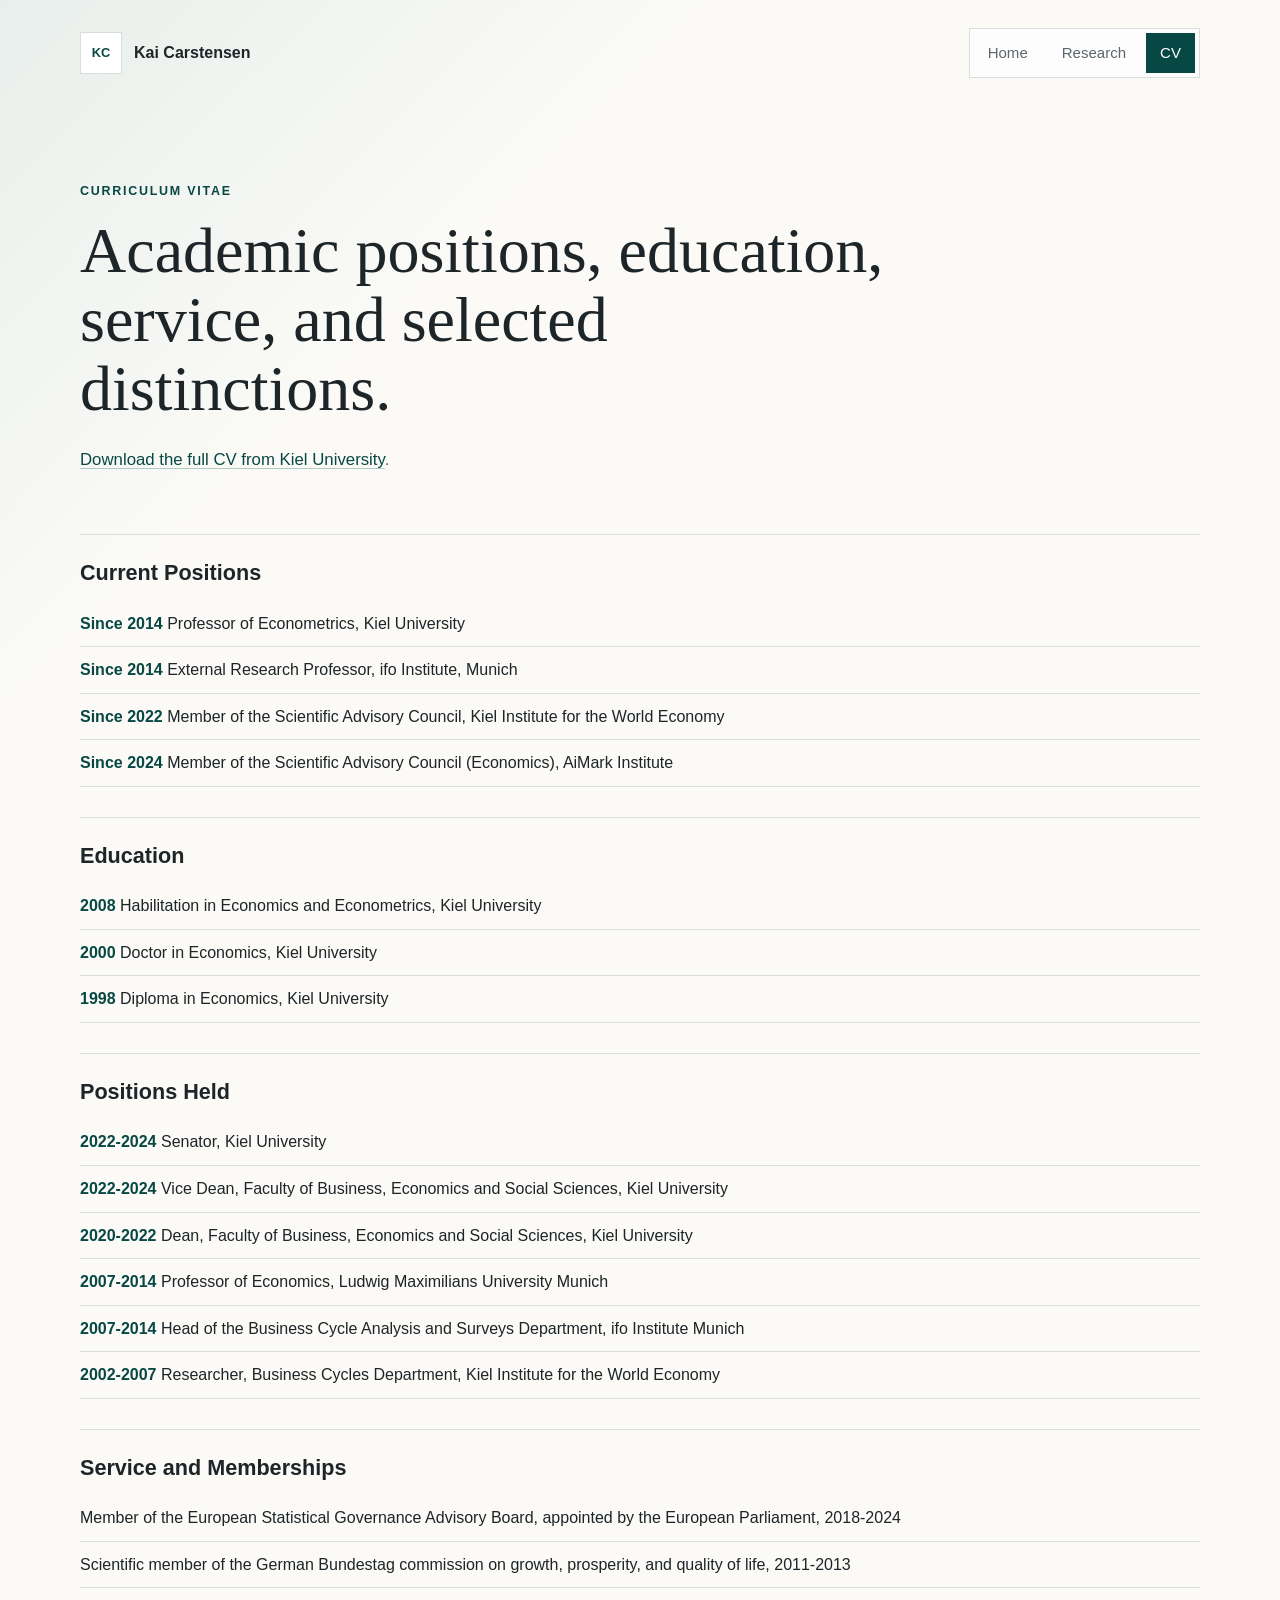
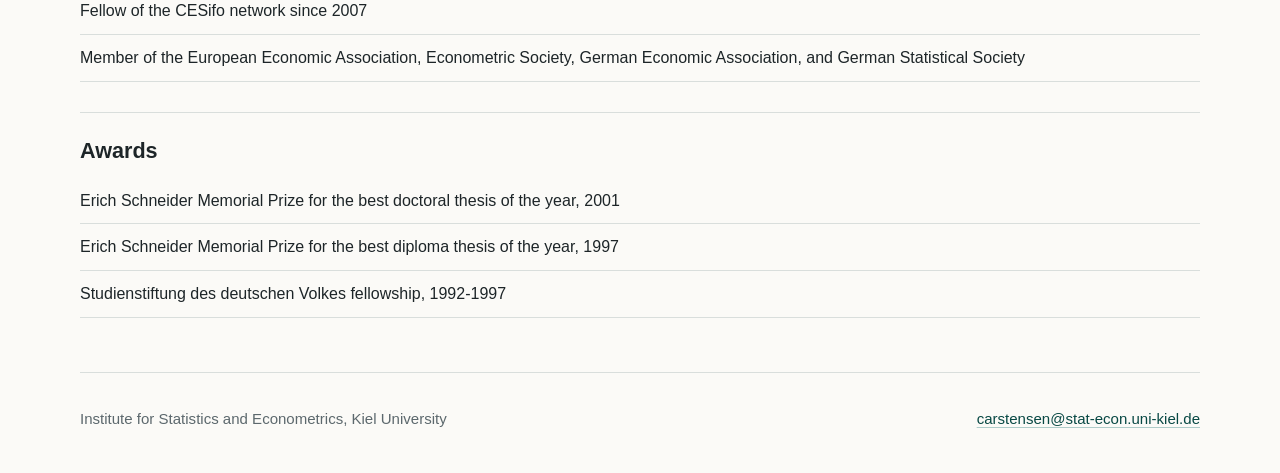
==== cv.html @ f16e0e65 "Initial commit Initial website build" ====
<!doctype html>
<html lang="en">
  <head>
    <meta charset="utf-8">
    <meta name="viewport" content="width=device-width, initial-scale=1">
    <title>CV | Kai Carstensen</title>
    <meta name="description" content="CV highlights for Prof. Dr. Kai Carstensen.">
    <link rel="stylesheet" href="assets/styles.css">
  </head>
  <body class="page-cv">
    <header class="site-header">
      <a class="brand" href="index.html" aria-label="Kai Carstensen home">
        <span class="brand-mark">KC</span>
        <span>Kai Carstensen</span>
      </a>
      <nav class="nav" aria-label="Primary navigation">
        <a href="index.html">Home</a>
        <a href="research.html">Research</a>
        <a class="active" href="cv.html">CV</a>
      </nav>
    </header>

    <main>
      <section class="page-title">
        <p class="eyebrow">Curriculum Vitae</p>
        <h1>Academic positions, education, service, and selected distinctions.</h1>
        <p class="lead compact"><a href="https://www.stat-econ.uni-kiel.de/de/mitarbeiterinnen-und-mitarbeiter/k-carstensen/Downloads_Carstensen/cv-carstensen-kai-1">Download the full CV from Kiel University</a>.</p>
      </section>

      <section class="timeline">
        <article>
          <h2>Current Positions</h2>
          <ul>
            <li><strong>Since 2014</strong> Professor of Econometrics, Kiel University</li>
            <li><strong>Since 2014</strong> External Research Professor, ifo Institute, Munich</li>
            <li><strong>Since 2022</strong> Member of the Scientific Advisory Council, Kiel Institute for the World Economy</li>
            <li><strong>Since 2024</strong> Member of the Scientific Advisory Council (Economics), AiMark Institute</li>
          </ul>
        </article>
        <article>
          <h2>Education</h2>
          <ul>
            <li><strong>2008</strong> Habilitation in Economics and Econometrics, Kiel University</li>
            <li><strong>2000</strong> Doctor in Economics, Kiel University</li>
            <li><strong>1998</strong> Diploma in Economics, Kiel University</li>
          </ul>
        </article>
        <article>
          <h2>Positions Held</h2>
          <ul>
            <li><strong>2022-2024</strong> Senator, Kiel University</li>
            <li><strong>2022-2024</strong> Vice Dean, Faculty of Business, Economics and Social Sciences, Kiel University</li>
            <li><strong>2020-2022</strong> Dean, Faculty of Business, Economics and Social Sciences, Kiel University</li>
            <li><strong>2007-2014</strong> Professor of Economics, Ludwig Maximilians University Munich</li>
            <li><strong>2007-2014</strong> Head of the Business Cycle Analysis and Surveys Department, ifo Institute Munich</li>
            <li><strong>2002-2007</strong> Researcher, Business Cycles Department, Kiel Institute for the World Economy</li>
          </ul>
        </article>
        <article>
          <h2>Service and Memberships</h2>
          <ul>
            <li>Member of the European Statistical Governance Advisory Board, appointed by the European Parliament, 2018-2024</li>
            <li>Scientific member of the German Bundestag commission on growth, prosperity, and quality of life, 2011-2013</li>
            <li>Fellow of the CESifo network since 2007</li>
            <li>Member of the European Economic Association, Econometric Society, German Economic Association, and German Statistical Society</li>
          </ul>
        </article>
        <article>
          <h2>Awards</h2>
          <ul>
            <li>Erich Schneider Memorial Prize for the best doctoral thesis of the year, 2001</li>
            <li>Erich Schneider Memorial Prize for the best diploma thesis of the year, 1997</li>
            <li>Studienstiftung des deutschen Volkes fellowship, 1992-1997</li>
          </ul>
        </article>
      </section>
    </main>

    <footer class="site-footer">
      <span>Institute for Statistics and Econometrics, Kiel University</span>
      <a href="mailto:carstensen@stat-econ.uni-kiel.de">carstensen@stat-econ.uni-kiel.de</a>
    </footer>
  </body>
</html>
---- assets/styles.css ----
:root {
  --ink: #1d2528;
  --muted: #5c686d;
  --line: #d9dedc;
  --paper: #fbfaf7;
  --soft: #eef3ef;
  --accent: #0f6b66;
  --accent-dark: #084844;
  --gold: #b28b36;
  --white: #ffffff;
  --shadow: 0 24px 70px rgba(24, 34, 35, 0.12);
}

* {
  box-sizing: border-box;
}

html {
  font-size: 16px;
}

body {
  margin: 0;
  background:
    linear-gradient(135deg, rgba(15, 107, 102, 0.08), transparent 32rem),
    var(--paper);
  color: var(--ink);
  font-family: "Inter", "Segoe UI", Arial, sans-serif;
  line-height: 1.6;
}

a {
  color: var(--accent-dark);
  text-decoration-color: rgba(15, 107, 102, 0.32);
  text-underline-offset: 0.18em;
}

a:hover {
  color: var(--accent);
}

.site-header,
.site-footer,
main {
  width: min(1120px, calc(100% - 40px));
  margin: 0 auto;
}

.site-header {
  display: flex;
  align-items: center;
  justify-content: space-between;
  padding: 28px 0;
  gap: 24px;
}

.brand {
  display: inline-flex;
  align-items: center;
  gap: 12px;
  color: var(--ink);
  font-weight: 700;
  text-decoration: none;
}

.brand-mark {
  display: grid;
  place-items: center;
  width: 42px;
  height: 42px;
  border: 1px solid var(--line);
  background: var(--white);
  color: var(--accent-dark);
  font-size: 0.8rem;
  letter-spacing: 0;
}

.nav {
  display: flex;
  align-items: center;
  gap: 6px;
  padding: 4px;
  border: 1px solid var(--line);
  background: rgba(255, 255, 255, 0.72);
}

.nav a {
  padding: 8px 14px;
  color: var(--muted);
  font-size: 0.94rem;
  text-decoration: none;
}

.nav a.active,
.nav a:hover {
  background: var(--accent-dark);
  color: var(--white);
}

.hero {
  display: grid;
  grid-template-columns: minmax(0, 1fr) 360px;
  gap: 48px;
  align-items: center;
  min-height: calc(100vh - 190px);
  padding: 72px 0 88px;
}

.hero-copy {
  max-width: 720px;
}

.eyebrow {
  margin: 0 0 14px;
  color: var(--accent-dark);
  font-size: 0.78rem;
  font-weight: 800;
  letter-spacing: 0.14em;
  text-transform: uppercase;
}

h1,
h2 {
  margin: 0;
  line-height: 1.08;
  letter-spacing: 0;
}

h1 {
  max-width: 850px;
  font-family: Georgia, "Times New Roman", serif;
  font-size: clamp(2.55rem, 6vw, 5.65rem);
  font-weight: 500;
}

h2 {
  font-size: 1.35rem;
  margin-bottom: 16px;
}

p {
  margin: 0 0 16px;
}

.lead {
  max-width: 690px;
  margin-top: 24px;
  color: var(--muted);
  font-size: 1.2rem;
}

.lead.compact {
  font-size: 1.05rem;
}

.actions {
  display: flex;
  flex-wrap: wrap;
  gap: 12px;
  margin-top: 32px;
}

.button {
  display: inline-flex;
  align-items: center;
  min-height: 44px;
  padding: 0 18px;
  border: 1px solid var(--accent-dark);
  background: var(--accent-dark);
  color: var(--white);
  font-weight: 700;
  text-decoration: none;
}

.button.secondary {
  background: transparent;
  color: var(--accent-dark);
}

.profile-panel {
  border: 1px solid var(--line);
  background: rgba(255, 255, 255, 0.82);
  box-shadow: var(--shadow);
}

.portrait {
  display: grid;
  place-items: center;
  min-height: 220px;
  background:
    linear-gradient(90deg, rgba(255,255,255,0.18) 1px, transparent 1px),
    linear-gradient(rgba(255,255,255,0.18) 1px, transparent 1px),
    linear-gradient(145deg, var(--accent-dark), var(--accent), var(--gold));
  background-size: 28px 28px, 28px 28px, auto;
  color: rgba(255, 255, 255, 0.86);
  font-family: Georgia, "Times New Roman", serif;
  font-size: 6rem;
}

.profile-panel dl {
  margin: 0;
  padding: 26px;
}

.profile-panel div + div {
  border-top: 1px solid var(--line);
  margin-top: 16px;
  padding-top: 16px;
}

dt {
  color: var(--muted);
  font-size: 0.75rem;
  font-weight: 800;
  letter-spacing: 0.12em;
  text-transform: uppercase;
}

dd {
  margin: 4px 0 0;
}

.section-grid {
  display: grid;
  grid-template-columns: repeat(2, minmax(0, 1fr));
  gap: 28px;
  padding: 28px 0;
}

.section-grid article,
.wide-section,
.timeline article {
  border-top: 1px solid var(--line);
  padding-top: 26px;
}

.wide-section {
  margin: 28px 0;
}

.wide-section p {
  max-width: 920px;
}

.page-title {
  padding: 76px 0 44px;
}

.page-title h1 {
  font-size: clamp(2.25rem, 5vw, 4.6rem);
}

.clean-list,
.timeline ul {
  margin: 0;
  padding: 0;
  list-style: none;
}

.clean-list li,
.timeline li {
  padding: 10px 0;
  border-bottom: 1px solid var(--line);
}

.paper-list {
  display: grid;
  gap: 16px;
  margin: 0;
  padding-left: 1.2rem;
}

.paper-list li::marker {
  color: var(--accent);
  font-weight: 800;
}

.timeline {
  display: grid;
  gap: 30px;
  padding-bottom: 54px;
}

.timeline strong {
  color: var(--accent-dark);
}

.site-footer {
  display: flex;
  justify-content: space-between;
  gap: 18px;
  padding: 34px 0 42px;
  border-top: 1px solid var(--line);
  color: var(--muted);
  font-size: 0.94rem;
}

@media (max-width: 820px) {
  .site-header,
  .site-footer {
    align-items: flex-start;
    flex-direction: column;
  }

  .nav {
    width: 100%;
    justify-content: space-between;
  }

  .nav a {
    flex: 1;
    text-align: center;
  }

  .hero,
  .section-grid {
    grid-template-columns: 1fr;
  }

  .hero {
    min-height: auto;
    padding: 42px 0 64px;
  }

  .profile-panel {
    max-width: 460px;
  }
}

@media (max-width: 520px) {
  .site-header,
  .site-footer,
  main {
    width: min(100% - 28px, 1120px);
  }

  .brand {
    font-size: 0.96rem;
  }

  .nav a {
    padding: 8px 9px;
    font-size: 0.86rem;
  }

  h1 {
    font-size: 2.45rem;
  }

  .lead {
    font-size: 1.05rem;
  }
}
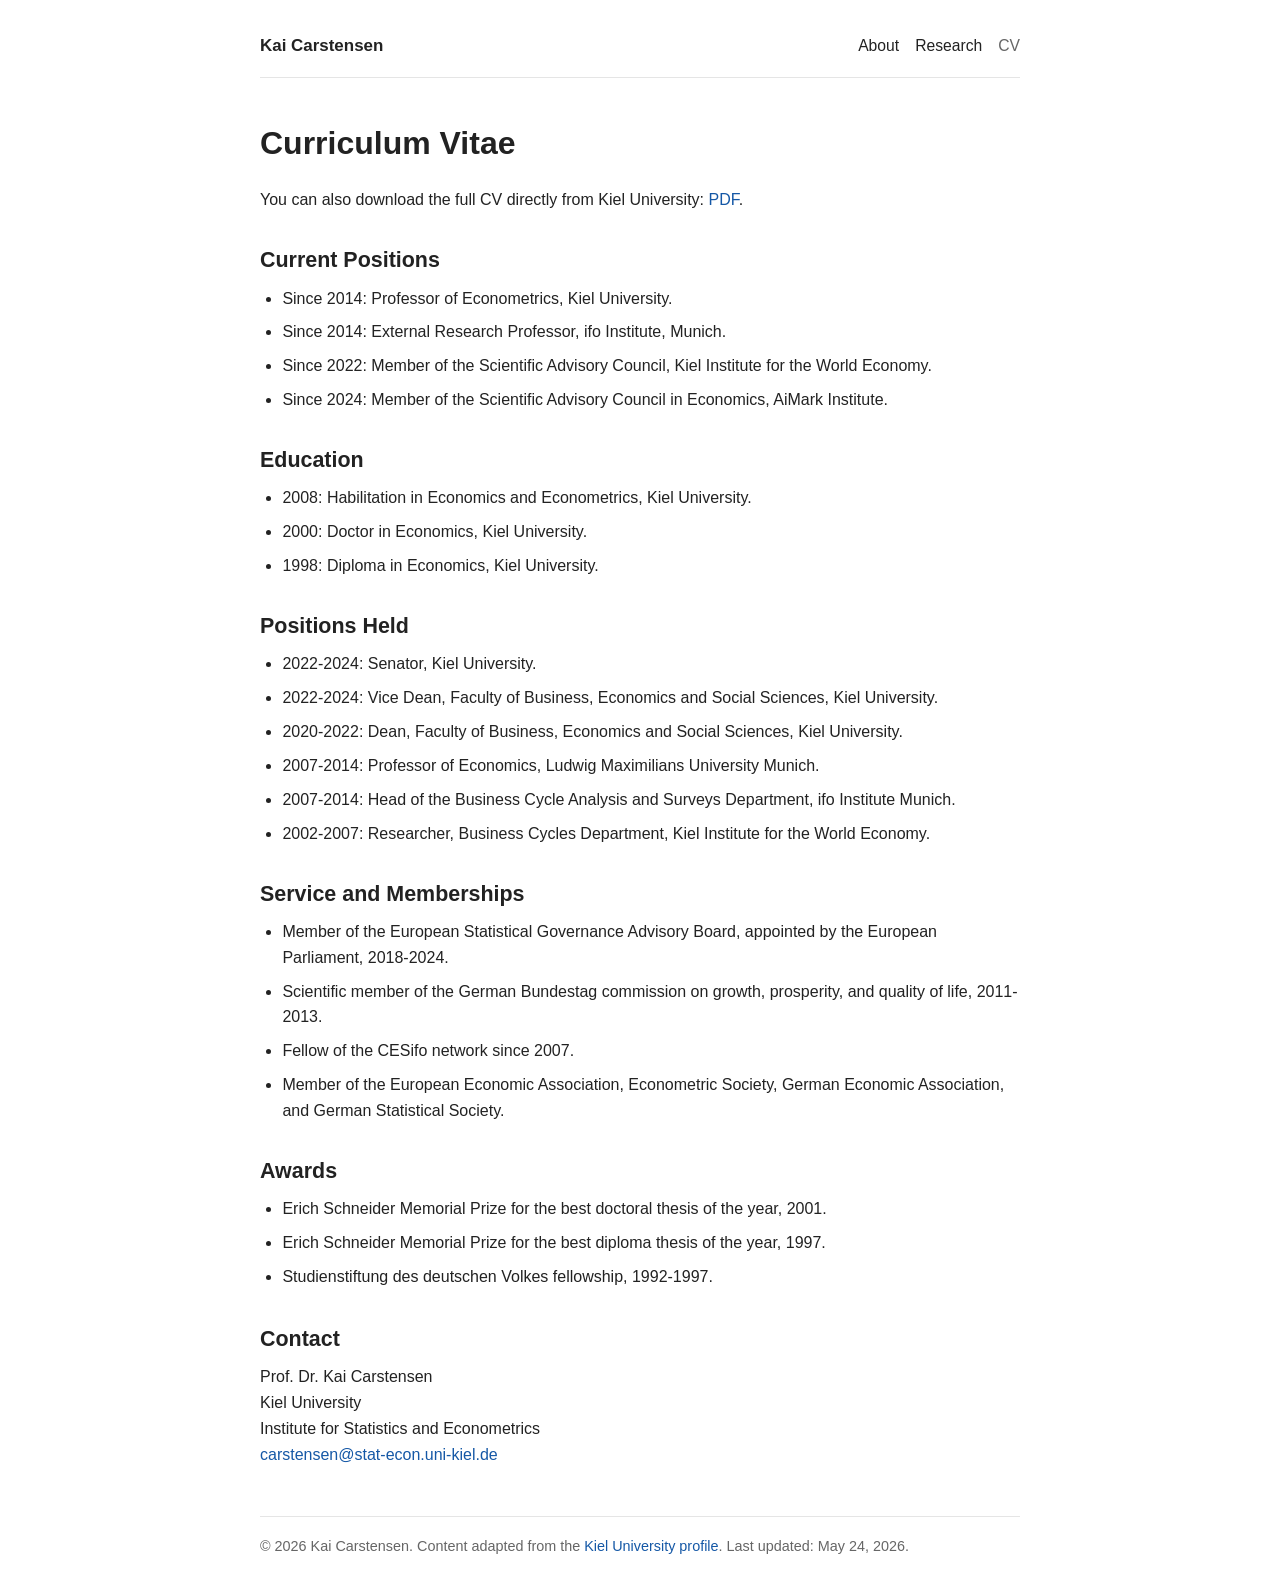
==== commit 30825b53: "Updated layout" ====
--- a/cv.html
+++ b/cv.html
@@ -3,82 +3,85 @@
   <head>
     <meta charset="utf-8">
     <meta name="viewport" content="width=device-width, initial-scale=1">
-    <title>CV | Kai Carstensen</title>
-    <meta name="description" content="CV highlights for Prof. Dr. Kai Carstensen.">
+    <title>CV - Kai Carstensen</title>
+    <meta name="description" content="Curriculum vitae highlights for Prof. Dr. Kai Carstensen.">
     <link rel="stylesheet" href="assets/styles.css">
   </head>
-  <body class="page-cv">
-    <header class="site-header">
-      <a class="brand" href="index.html" aria-label="Kai Carstensen home">
-        <span class="brand-mark">KC</span>
-        <span>Kai Carstensen</span>
-      </a>
-      <nav class="nav" aria-label="Primary navigation">
-        <a href="index.html">Home</a>
-        <a href="research.html">Research</a>
-        <a class="active" href="cv.html">CV</a>
-      </nav>
-    </header>
+  <body>
+    <div class="page">
+      <header class="site-header">
+        <a class="site-title" href="index.html">Kai Carstensen</a>
+        <nav aria-label="Primary navigation">
+          <a href="index.html">About</a>
+          <a href="research.html">Research</a>
+          <a class="active" href="cv.html">CV</a>
+        </nav>
+      </header>
 
-    <main>
-      <section class="page-title">
-        <p class="eyebrow">Curriculum Vitae</p>
-        <h1>Academic positions, education, service, and selected distinctions.</h1>
-        <p class="lead compact"><a href="https://www.stat-econ.uni-kiel.de/de/mitarbeiterinnen-und-mitarbeiter/k-carstensen/Downloads_Carstensen/cv-carstensen-kai-1">Download the full CV from Kiel University</a>.</p>
-      </section>
+      <main>
+        <h1>Curriculum Vitae</h1>
 
-      <section class="timeline">
-        <article>
-          <h2>Current Positions</h2>
-          <ul>
-            <li><strong>Since 2014</strong> Professor of Econometrics, Kiel University</li>
-            <li><strong>Since 2014</strong> External Research Professor, ifo Institute, Munich</li>
-            <li><strong>Since 2022</strong> Member of the Scientific Advisory Council, Kiel Institute for the World Economy</li>
-            <li><strong>Since 2024</strong> Member of the Scientific Advisory Council (Economics), AiMark Institute</li>
-          </ul>
-        </article>
-        <article>
-          <h2>Education</h2>
-          <ul>
-            <li><strong>2008</strong> Habilitation in Economics and Econometrics, Kiel University</li>
-            <li><strong>2000</strong> Doctor in Economics, Kiel University</li>
-            <li><strong>1998</strong> Diploma in Economics, Kiel University</li>
-          </ul>
-        </article>
-        <article>
-          <h2>Positions Held</h2>
-          <ul>
-            <li><strong>2022-2024</strong> Senator, Kiel University</li>
-            <li><strong>2022-2024</strong> Vice Dean, Faculty of Business, Economics and Social Sciences, Kiel University</li>
-            <li><strong>2020-2022</strong> Dean, Faculty of Business, Economics and Social Sciences, Kiel University</li>
-            <li><strong>2007-2014</strong> Professor of Economics, Ludwig Maximilians University Munich</li>
-            <li><strong>2007-2014</strong> Head of the Business Cycle Analysis and Surveys Department, ifo Institute Munich</li>
-            <li><strong>2002-2007</strong> Researcher, Business Cycles Department, Kiel Institute for the World Economy</li>
-          </ul>
-        </article>
-        <article>
-          <h2>Service and Memberships</h2>
-          <ul>
-            <li>Member of the European Statistical Governance Advisory Board, appointed by the European Parliament, 2018-2024</li>
-            <li>Scientific member of the German Bundestag commission on growth, prosperity, and quality of life, 2011-2013</li>
-            <li>Fellow of the CESifo network since 2007</li>
-            <li>Member of the European Economic Association, Econometric Society, German Economic Association, and German Statistical Society</li>
-          </ul>
-        </article>
-        <article>
-          <h2>Awards</h2>
-          <ul>
-            <li>Erich Schneider Memorial Prize for the best doctoral thesis of the year, 2001</li>
-            <li>Erich Schneider Memorial Prize for the best diploma thesis of the year, 1997</li>
-            <li>Studienstiftung des deutschen Volkes fellowship, 1992-1997</li>
-          </ul>
-        </article>
-      </section>
-    </main>
+        <p>You can also download the full CV directly from Kiel University: <a href="https://www.stat-econ.uni-kiel.de/de/mitarbeiterinnen-und-mitarbeiter/k-carstensen/Downloads_Carstensen/cv-carstensen-kai-1">PDF</a>.</p>
 
-    <footer class="site-footer">
-      <span>Institute for Statistics and Econometrics, Kiel University</span>
-      <a href="mailto:carstensen@stat-econ.uni-kiel.de">carstensen@stat-econ.uni-kiel.de</a>
-    </footer>
+        <h2>Current Positions</h2>
+
+        <ul>
+          <li>Since 2014: Professor of Econometrics, Kiel University.</li>
+          <li>Since 2014: External Research Professor, ifo Institute, Munich.</li>
+          <li>Since 2022: Member of the Scientific Advisory Council, Kiel Institute for the World Economy.</li>
+          <li>Since 2024: Member of the Scientific Advisory Council in Economics, AiMark Institute.</li>
+        </ul>
+
+        <h2>Education</h2>
+
+        <ul>
+          <li>2008: Habilitation in Economics and Econometrics, Kiel University.</li>
+          <li>2000: Doctor in Economics, Kiel University.</li>
+          <li>1998: Diploma in Economics, Kiel University.</li>
+        </ul>
+
+        <h2>Positions Held</h2>
+
+        <ul>
+          <li>2022-2024: Senator, Kiel University.</li>
+          <li>2022-2024: Vice Dean, Faculty of Business, Economics and Social Sciences, Kiel University.</li>
+          <li>2020-2022: Dean, Faculty of Business, Economics and Social Sciences, Kiel University.</li>
+          <li>2007-2014: Professor of Economics, Ludwig Maximilians University Munich.</li>
+          <li>2007-2014: Head of the Business Cycle Analysis and Surveys Department, ifo Institute Munich.</li>
+          <li>2002-2007: Researcher, Business Cycles Department, Kiel Institute for the World Economy.</li>
+        </ul>
+
+        <h2>Service and Memberships</h2>
+
+        <ul>
+          <li>Member of the European Statistical Governance Advisory Board, appointed by the European Parliament, 2018-2024.</li>
+          <li>Scientific member of the German Bundestag commission on growth, prosperity, and quality of life, 2011-2013.</li>
+          <li>Fellow of the CESifo network since 2007.</li>
+          <li>Member of the European Economic Association, Econometric Society, German Economic Association, and German Statistical Society.</li>
+        </ul>
+
+        <h2>Awards</h2>
+
+        <ul>
+          <li>Erich Schneider Memorial Prize for the best doctoral thesis of the year, 2001.</li>
+          <li>Erich Schneider Memorial Prize for the best diploma thesis of the year, 1997.</li>
+          <li>Studienstiftung des deutschen Volkes fellowship, 1992-1997.</li>
+        </ul>
+
+        <section class="contact">
+          <h2>Contact</h2>
+          <p>
+            Prof. Dr. Kai Carstensen<br>
+            Kiel University<br>
+            Institute for Statistics and Econometrics<br>
+            <a href="mailto:carstensen@stat-econ.uni-kiel.de">carstensen@stat-econ.uni-kiel.de</a>
+          </p>
+        </section>
+      </main>
+
+      <footer>
+        <p>&copy; 2026 Kai Carstensen. Content adapted from the <a href="https://www.stat-econ.uni-kiel.de/de/mitarbeiterinnen-und-mitarbeiter/k-carstensen">Kiel University profile</a>. Last updated: May 24, 2026.</p>
+      </footer>
+    </div>
   </body>
 </html>
--- a/assets/styles.css
+++ b/assets/styles.css
@@ -1,14 +1,9 @@
 :root {
-  --ink: #1d2528;
-  --muted: #5c686d;
-  --line: #d9dedc;
-  --paper: #fbfaf7;
-  --soft: #eef3ef;
-  --accent: #0f6b66;
-  --accent-dark: #084844;
-  --gold: #b28b36;
-  --white: #ffffff;
-  --shadow: 0 24px 70px rgba(24, 34, 35, 0.12);
+  --text: #222;
+  --muted: #666;
+  --link: #1558a6;
+  --rule: #e5e5e5;
+  --background: #fff;
 }
 
 * {
@@ -21,333 +16,127 @@
 
 body {
   margin: 0;
-  background:
-    linear-gradient(135deg, rgba(15, 107, 102, 0.08), transparent 32rem),
-    var(--paper);
-  color: var(--ink);
-  font-family: "Inter", "Segoe UI", Arial, sans-serif;
-  line-height: 1.6;
+  background: var(--background);
+  color: var(--text);
+  font-family: -apple-system, BlinkMacSystemFont, "Segoe UI", Helvetica, Arial, sans-serif;
+  line-height: 1.62;
 }
 
-a {
-  color: var(--accent-dark);
-  text-decoration-color: rgba(15, 107, 102, 0.32);
-  text-underline-offset: 0.18em;
-}
-
-a:hover {
-  color: var(--accent);
-}
-
-.site-header,
-.site-footer,
-main {
-  width: min(1120px, calc(100% - 40px));
+.page {
+  width: min(760px, calc(100% - 40px));
   margin: 0 auto;
+  padding: 32px 0 28px;
 }
 
 .site-header {
   display: flex;
-  align-items: center;
+  align-items: baseline;
   justify-content: space-between;
-  padding: 28px 0;
-  gap: 24px;
+  gap: 20px;
+  margin-bottom: 46px;
+  padding-bottom: 18px;
+  border-bottom: 1px solid var(--rule);
 }
 
-.brand {
-  display: inline-flex;
-  align-items: center;
-  gap: 12px;
-  color: var(--ink);
-  font-weight: 700;
+.site-title {
+  color: var(--text);
+  font-size: 1.06rem;
+  font-weight: 600;
   text-decoration: none;
 }
 
-.brand-mark {
-  display: grid;
-  place-items: center;
-  width: 42px;
-  height: 42px;
-  border: 1px solid var(--line);
-  background: var(--white);
-  color: var(--accent-dark);
-  font-size: 0.8rem;
-  letter-spacing: 0;
+nav {
+  display: flex;
+  gap: 16px;
+  font-size: 0.98rem;
 }
 
-.nav {
-  display: flex;
-  align-items: center;
-  gap: 6px;
-  padding: 4px;
-  border: 1px solid var(--line);
-  background: rgba(255, 255, 255, 0.72);
-}
-
-.nav a {
-  padding: 8px 14px;
-  color: var(--muted);
-  font-size: 0.94rem;
+a {
+  color: var(--link);
   text-decoration: none;
 }
 
-.nav a.active,
-.nav a:hover {
-  background: var(--accent-dark);
-  color: var(--white);
+a:hover,
+a:focus {
+  text-decoration: underline;
+  text-underline-offset: 0.16em;
 }
 
-.hero {
-  display: grid;
-  grid-template-columns: minmax(0, 1fr) 360px;
-  gap: 48px;
-  align-items: center;
-  min-height: calc(100vh - 190px);
-  padding: 72px 0 88px;
+nav a {
+  color: var(--text);
 }
 
-.hero-copy {
-  max-width: 720px;
-}
-
-.eyebrow {
-  margin: 0 0 14px;
-  color: var(--accent-dark);
-  font-size: 0.78rem;
-  font-weight: 800;
-  letter-spacing: 0.14em;
-  text-transform: uppercase;
+nav a.active {
+  color: var(--muted);
 }
 
 h1,
 h2 {
-  margin: 0;
-  line-height: 1.08;
-  letter-spacing: 0;
+  line-height: 1.22;
+  font-weight: 600;
 }
 
 h1 {
-  max-width: 850px;
-  font-family: Georgia, "Times New Roman", serif;
-  font-size: clamp(2.55rem, 6vw, 5.65rem);
-  font-weight: 500;
+  margin: 0 0 24px;
+  font-size: 2rem;
 }
 
 h2 {
-  font-size: 1.35rem;
-  margin-bottom: 16px;
+  margin: 34px 0 12px;
+  font-size: 1.34rem;
 }
 
 p {
-  margin: 0 0 16px;
+  margin: 0 0 18px;
 }
 
-.lead {
-  max-width: 690px;
-  margin-top: 24px;
-  color: var(--muted);
-  font-size: 1.2rem;
+ul {
+  margin: 0 0 22px 1.4rem;
+  padding: 0;
 }
 
-.lead.compact {
-  font-size: 1.05rem;
+li {
+  margin: 0 0 8px;
 }
 
-.actions {
-  display: flex;
-  flex-wrap: wrap;
-  gap: 12px;
-  margin-top: 32px;
+.publication-list li {
+  margin-bottom: 13px;
 }
 
-.button {
-  display: inline-flex;
-  align-items: center;
-  min-height: 44px;
-  padding: 0 18px;
-  border: 1px solid var(--accent-dark);
-  background: var(--accent-dark);
-  color: var(--white);
-  font-weight: 700;
-  text-decoration: none;
+.contact {
+  margin-top: 36px;
 }
 
-.button.secondary {
-  background: transparent;
-  color: var(--accent-dark);
+footer {
+  margin-top: 48px;
+  padding-top: 18px;
+  border-top: 1px solid var(--rule);
+  color: var(--muted);
+  font-size: 0.9rem;
 }
 
-.profile-panel {
-  border: 1px solid var(--line);
-  background: rgba(255, 255, 255, 0.82);
-  box-shadow: var(--shadow);
+footer p {
+  margin-bottom: 0;
 }
 
-.portrait {
-  display: grid;
-  place-items: center;
-  min-height: 220px;
-  background:
-    linear-gradient(90deg, rgba(255,255,255,0.18) 1px, transparent 1px),
-    linear-gradient(rgba(255,255,255,0.18) 1px, transparent 1px),
-    linear-gradient(145deg, var(--accent-dark), var(--accent), var(--gold));
-  background-size: 28px 28px, 28px 28px, auto;
-  color: rgba(255, 255, 255, 0.86);
-  font-family: Georgia, "Times New Roman", serif;
-  font-size: 6rem;
-}
+@media (max-width: 560px) {
+  .page {
+    width: min(100% - 28px, 760px);
+    padding-top: 22px;
+  }
 
-.profile-panel dl {
-  margin: 0;
-  padding: 26px;
-}
-
-.profile-panel div + div {
-  border-top: 1px solid var(--line);
-  margin-top: 16px;
-  padding-top: 16px;
-}
-
-dt {
-  color: var(--muted);
-  font-size: 0.75rem;
-  font-weight: 800;
-  letter-spacing: 0.12em;
-  text-transform: uppercase;
-}
-
-dd {
-  margin: 4px 0 0;
-}
-
-.section-grid {
-  display: grid;
-  grid-template-columns: repeat(2, minmax(0, 1fr));
-  gap: 28px;
-  padding: 28px 0;
-}
-
-.section-grid article,
-.wide-section,
-.timeline article {
-  border-top: 1px solid var(--line);
-  padding-top: 26px;
-}
-
-.wide-section {
-  margin: 28px 0;
-}
-
-.wide-section p {
-  max-width: 920px;
-}
-
-.page-title {
-  padding: 76px 0 44px;
-}
-
-.page-title h1 {
-  font-size: clamp(2.25rem, 5vw, 4.6rem);
-}
-
-.clean-list,
-.timeline ul {
-  margin: 0;
-  padding: 0;
-  list-style: none;
-}
-
-.clean-list li,
-.timeline li {
-  padding: 10px 0;
-  border-bottom: 1px solid var(--line);
-}
-
-.paper-list {
-  display: grid;
-  gap: 16px;
-  margin: 0;
-  padding-left: 1.2rem;
-}
-
-.paper-list li::marker {
-  color: var(--accent);
-  font-weight: 800;
-}
-
-.timeline {
-  display: grid;
-  gap: 30px;
-  padding-bottom: 54px;
-}
-
-.timeline strong {
-  color: var(--accent-dark);
-}
-
-.site-footer {
-  display: flex;
-  justify-content: space-between;
-  gap: 18px;
-  padding: 34px 0 42px;
-  border-top: 1px solid var(--line);
-  color: var(--muted);
-  font-size: 0.94rem;
-}
-
-@media (max-width: 820px) {
-  .site-header,
-  .site-footer {
+  .site-header {
     align-items: flex-start;
     flex-direction: column;
+    gap: 8px;
+    margin-bottom: 34px;
   }
 
-  .nav {
-    width: 100%;
-    justify-content: space-between;
-  }
-
-  .nav a {
-    flex: 1;
-    text-align: center;
-  }
-
-  .hero,
-  .section-grid {
-    grid-template-columns: 1fr;
-  }
-
-  .hero {
-    min-height: auto;
-    padding: 42px 0 64px;
-  }
-
-  .profile-panel {
-    max-width: 460px;
-  }
-}
-
-@media (max-width: 520px) {
-  .site-header,
-  .site-footer,
-  main {
-    width: min(100% - 28px, 1120px);
-  }
-
-  .brand {
-    font-size: 0.96rem;
-  }
-
-  .nav a {
-    padding: 8px 9px;
-    font-size: 0.86rem;
+  nav {
+    gap: 14px;
   }
 
   h1 {
-    font-size: 2.45rem;
-  }
-
-  .lead {
-    font-size: 1.05rem;
+    font-size: 1.75rem;
   }
 }
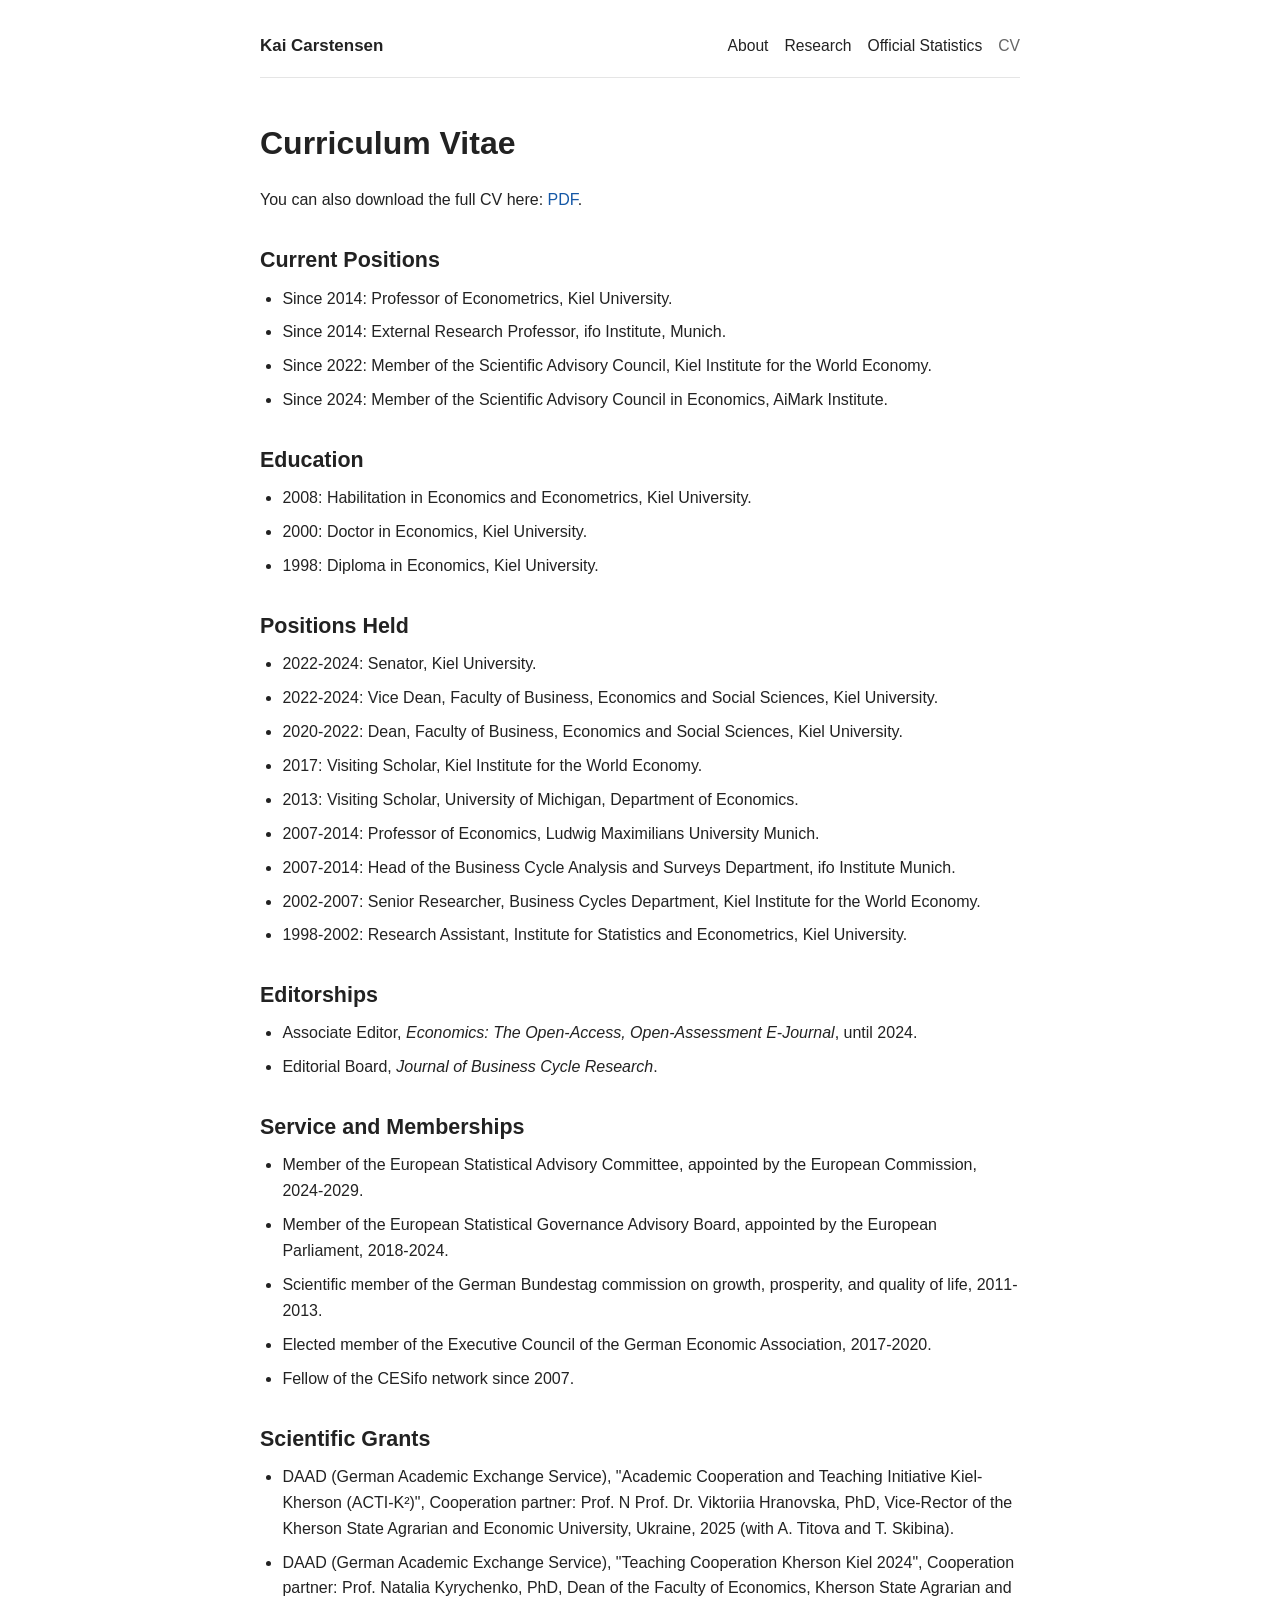
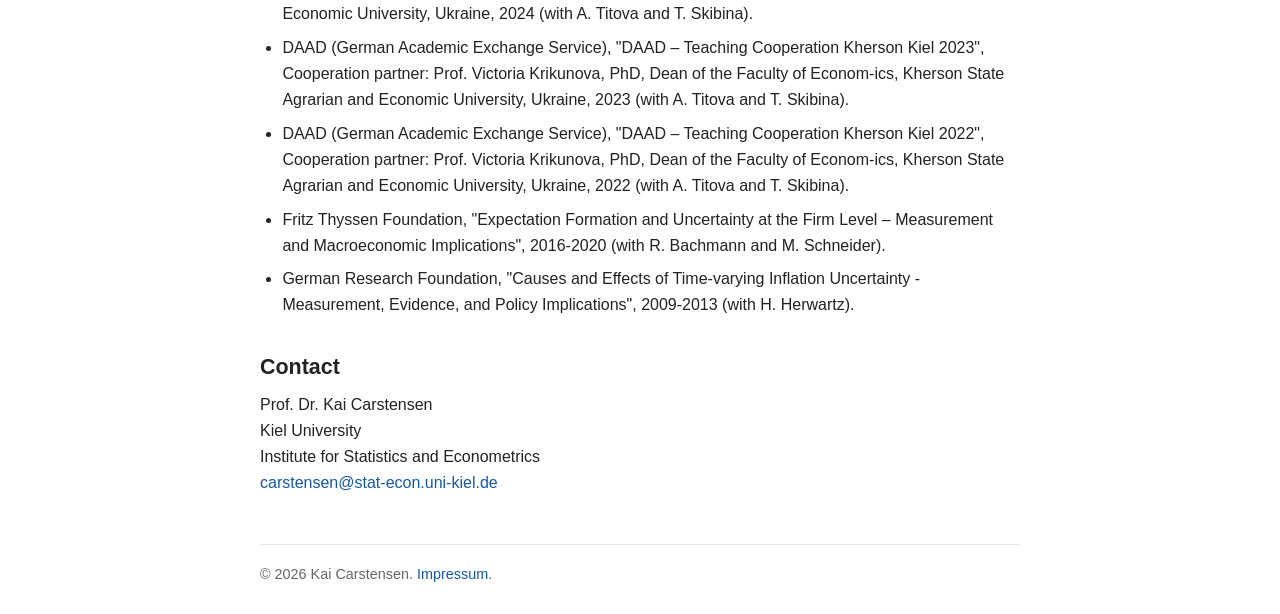
==== commit 013b797b: "Update2026-05-24 added Impressum and Official Statistics" ====
--- a/cv.html
+++ b/cv.html
@@ -14,6 +14,7 @@
         <nav aria-label="Primary navigation">
           <a href="index.html">About</a>
           <a href="research.html">Research</a>
+          <a href="official-statistics.html">Official Statistics</a>
           <a class="active" href="cv.html">CV</a>
         </nav>
       </header>
@@ -21,7 +22,7 @@
       <main>
         <h1>Curriculum Vitae</h1>
 
-        <p>You can also download the full CV directly from Kiel University: <a href="https://www.stat-econ.uni-kiel.de/de/mitarbeiterinnen-und-mitarbeiter/k-carstensen/Downloads_Carstensen/cv-carstensen-kai-1">PDF</a>.</p>
+        <p>You can also download the full CV here: <a href="data/CV-englisch-Internet-2025-05-24.pdf">PDF</a>.</p>
 
         <h2>Current Positions</h2>
 
@@ -46,26 +47,40 @@
           <li>2022-2024: Senator, Kiel University.</li>
           <li>2022-2024: Vice Dean, Faculty of Business, Economics and Social Sciences, Kiel University.</li>
           <li>2020-2022: Dean, Faculty of Business, Economics and Social Sciences, Kiel University.</li>
+          <li>2017: Visiting Scholar, Kiel Institute for the World Economy.</li>
+          <li>2013: Visiting Scholar, University of Michigan, Department of Economics.</li>
           <li>2007-2014: Professor of Economics, Ludwig Maximilians University Munich.</li>
           <li>2007-2014: Head of the Business Cycle Analysis and Surveys Department, ifo Institute Munich.</li>
-          <li>2002-2007: Researcher, Business Cycles Department, Kiel Institute for the World Economy.</li>
+          <li>2002-2007: Senior Researcher, Business Cycles Department, Kiel Institute for the World Economy.</li>
+          <li>1998-2002: Research Assistant, Institute for Statistics and Econometrics, Kiel University.</li>
+        </ul>
+
+        <h2>Editorships</h2>
+
+        <ul>
+          <li>Associate Editor, <em>Economics: The Open-Access, Open-Assessment E-Journal</em>, until 2024.</li>
+          <li>Editorial Board, <em>Journal of Business Cycle Research</em>.</li>
         </ul>
 
         <h2>Service and Memberships</h2>
 
         <ul>
+          <li>Member of the European Statistical Advisory Committee, appointed by the European Commission, 2024-2029.</li>
           <li>Member of the European Statistical Governance Advisory Board, appointed by the European Parliament, 2018-2024.</li>
           <li>Scientific member of the German Bundestag commission on growth, prosperity, and quality of life, 2011-2013.</li>
+          <li>Elected member of the Executive Council of the German Economic Association, 2017-2020.</li>
           <li>Fellow of the CESifo network since 2007.</li>
-          <li>Member of the European Economic Association, Econometric Society, German Economic Association, and German Statistical Society.</li>
         </ul>
 
-        <h2>Awards</h2>
+        <h2>Scientific Grants</h2>
 
         <ul>
-          <li>Erich Schneider Memorial Prize for the best doctoral thesis of the year, 2001.</li>
-          <li>Erich Schneider Memorial Prize for the best diploma thesis of the year, 1997.</li>
-          <li>Studienstiftung des deutschen Volkes fellowship, 1992-1997.</li>
+          <li>DAAD (German Academic Exchange Service), "Academic Cooperation and Teaching Initiative Kiel-Kherson (ACTI-K²)", Cooperation partner: Prof. N Prof. Dr. Viktoriia Hranovska, PhD, Vice-Rector of the Kherson State Agrarian and Economic University, Ukraine, 2025 (with A. Titova and T. Skibina).</li>
+		  <li>DAAD (German Academic Exchange Service), "Teaching Cooperation Kherson Kiel 2024", Cooperation partner: Prof. Natalia Kyrychenko, PhD, Dean of the Faculty of Economics, Kherson State Agrarian and Economic University, Ukraine, 2024 (with A. Titova and T. Skibina).</li>
+          <li>DAAD (German Academic Exchange Service), "DAAD – Teaching Cooperation Kherson Kiel 2023", Cooperation partner: Prof. Victoria Krikunova, PhD, Dean of the Faculty of Econom-ics, Kherson State Agrarian and Economic University, Ukraine, 2023 (with A. Titova and T. Skibina).</li>
+          <li>DAAD (German Academic Exchange Service), "DAAD – Teaching Cooperation Kherson Kiel 2022", Cooperation partner: Prof. Victoria Krikunova, PhD, Dean of the Faculty of Econom-ics, Kherson State Agrarian and Economic University, Ukraine, 2022 (with A. Titova and T. Skibina).</li>
+          <li>Fritz Thyssen Foundation, "Expectation Formation and Uncertainty at the Firm Level – Measurement and Macroeconomic Implications", 2016-2020 (with R. Bachmann and M. Schneider).</li> 
+          <li>German Research Foundation, "Causes and Effects of Time-varying Inflation Uncertainty - Measurement, Evidence, and Policy Implications", 2009-2013 (with H. Herwartz).</li>  
         </ul>
 
         <section class="contact">
@@ -80,7 +95,7 @@
       </main>
 
       <footer>
-        <p>&copy; 2026 Kai Carstensen. Content adapted from the <a href="https://www.stat-econ.uni-kiel.de/de/mitarbeiterinnen-und-mitarbeiter/k-carstensen">Kiel University profile</a>. Last updated: May 24, 2026.</p>
+        <p>&copy; 2026 Kai Carstensen. <a href="impressum.html">Impressum</a>.</p>
       </footer>
     </div>
   </body>
--- a/assets/styles.css
+++ b/assets/styles.css
@@ -45,8 +45,54 @@
   text-decoration: none;
 }
 
+.title-row {
+  display: inline-flex;
+  align-items: center;
+  gap: 12px;
+}
+
+.profile-links {
+  display: inline-flex;
+  align-items: center;
+  gap: 8px;
+}
+
+.profile-links a {
+  display: inline-grid;
+  place-items: center;
+  width: 22px;
+  height: 22px;
+  color: var(--text);
+}
+
+.profile-links a[href*="linkedin.com"] {
+  color: #0a66c2;
+}
+
+.profile-links a[href*="orcid.org"] {
+  color: #a6ce39;
+}
+
+.profile-links a:hover,
+.profile-links a:focus {
+  opacity: 0.78;
+  text-decoration: none;
+}
+
+.profile-links svg {
+  display: block;
+  width: 19px;
+  height: 19px;
+  fill: currentColor;
+}
+
+.profile-links .orcid-mark {
+  fill: var(--background);
+}
+
 nav {
   display: flex;
+  flex-wrap: wrap;
   gap: 16px;
   font-size: 0.98rem;
 }
@@ -88,6 +134,18 @@
 
 p {
   margin: 0 0 18px;
+}
+
+.portrait {
+  float: right;
+  width: min(34%, 230px);
+  margin: 3px 0 18px 28px;
+}
+
+.portrait img {
+  display: block;
+  width: 100%;
+  height: auto;
 }
 
 ul {
@@ -139,4 +197,11 @@
   h1 {
     font-size: 1.75rem;
   }
-}
+
+  .portrait {
+    float: none;
+    width: 100%;
+    max-width: 320px;
+    margin: 0 0 22px;
+  }
+}
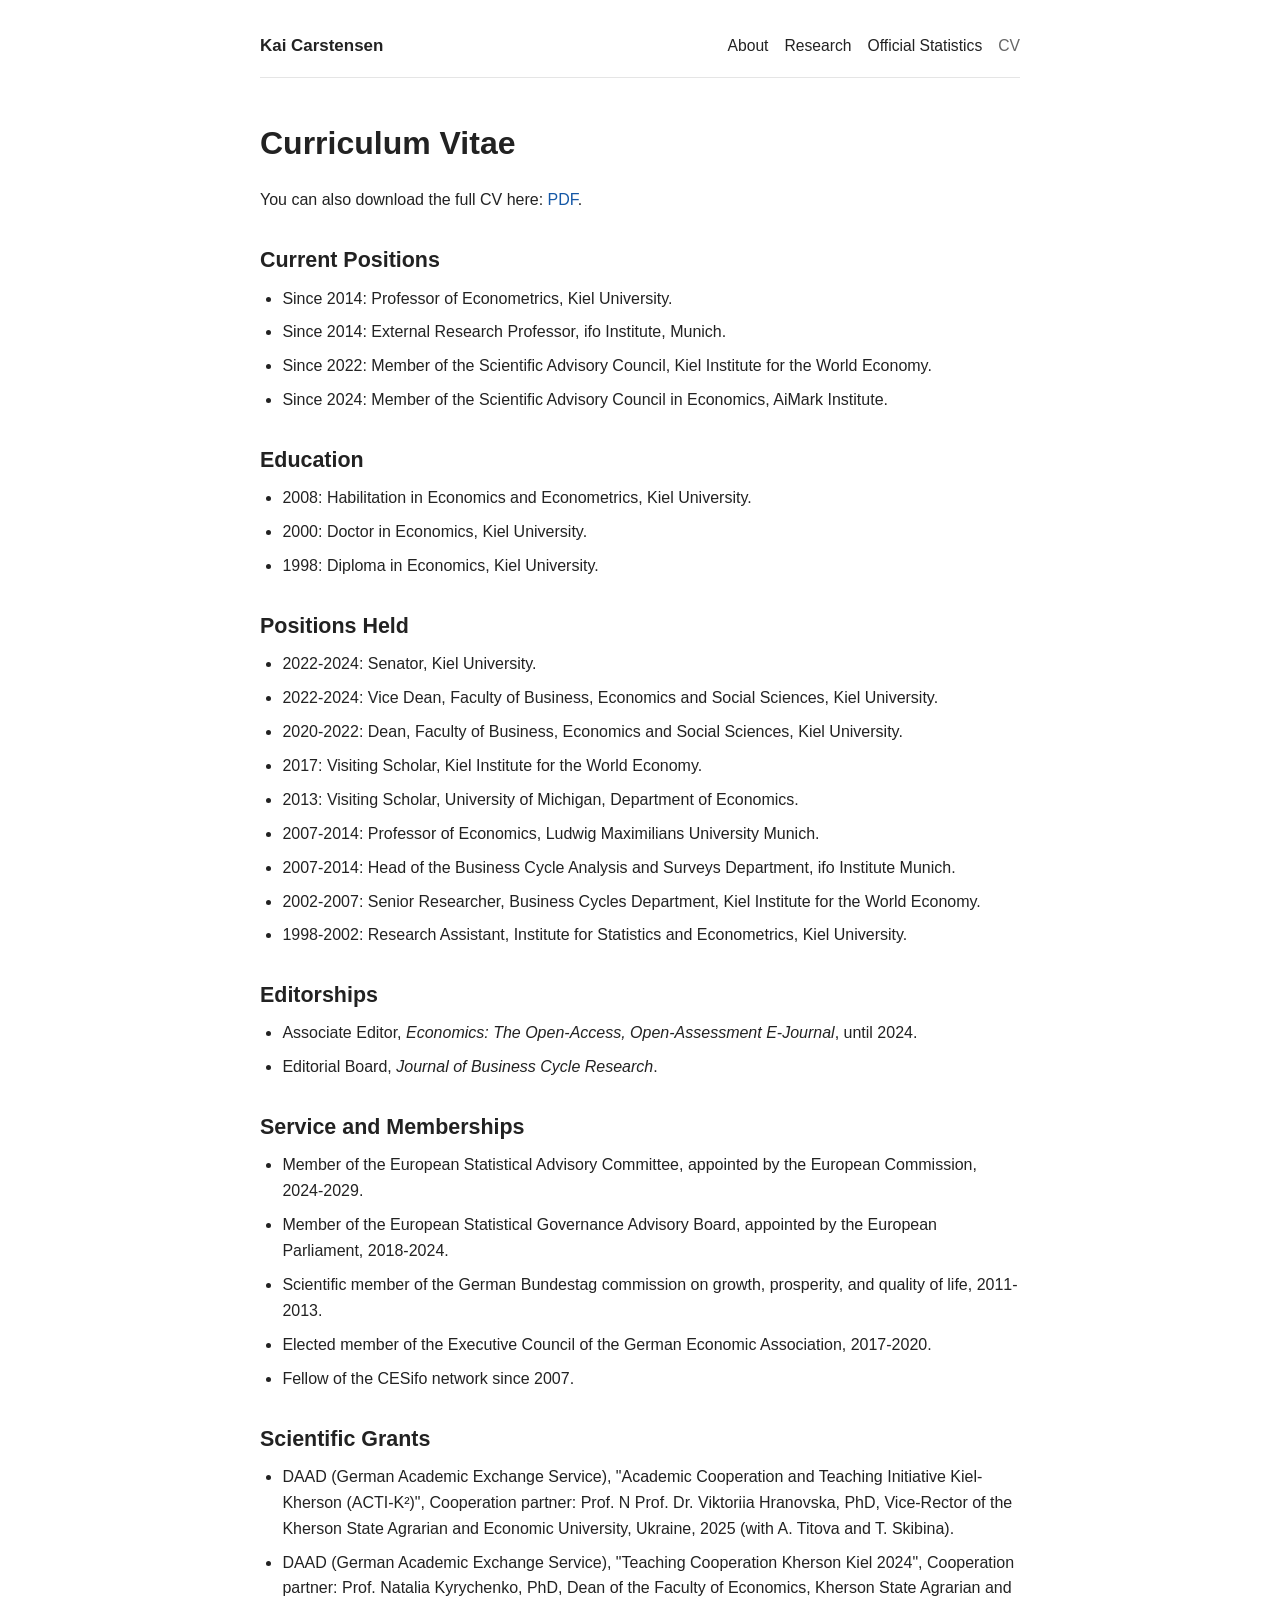
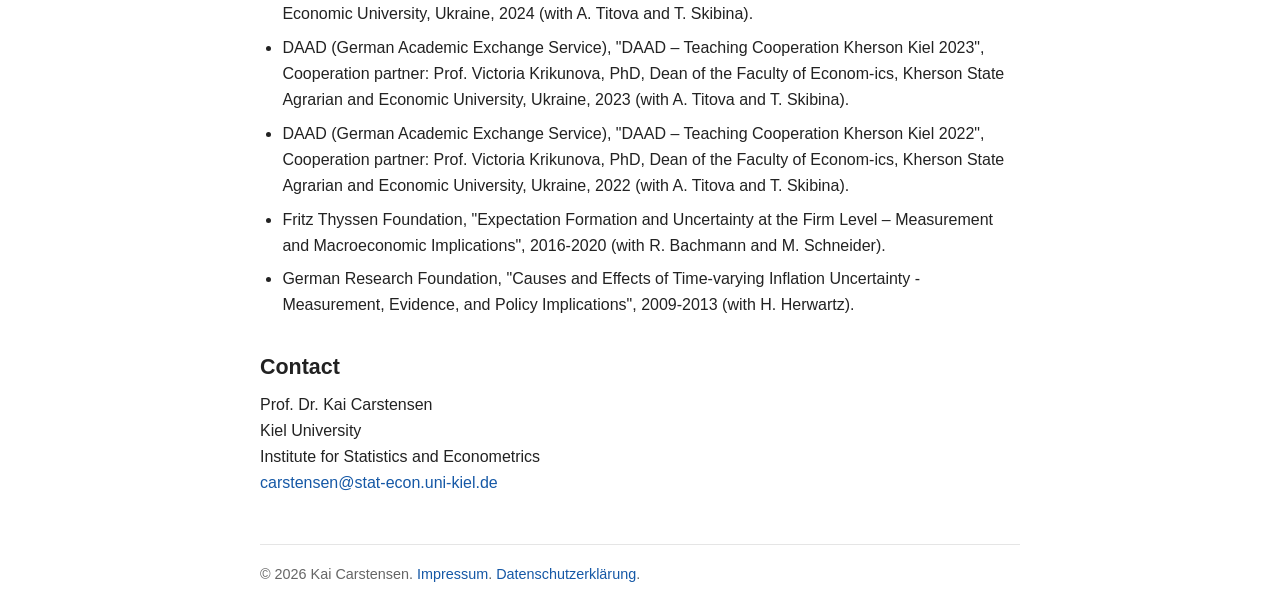
==== commit f2211031: "DSGVO-optimiert" ====
--- a/cv.html
+++ b/cv.html
@@ -95,7 +95,7 @@
       </main>
 
       <footer>
-        <p>&copy; 2026 Kai Carstensen. <a href="impressum.html">Impressum</a>.</p>
+        <p>&copy; 2026 Kai Carstensen. <a href="impressum.html">Impressum</a>. <a href="datenschutz.html">Datenschutzerklärung</a>.</p>
       </footer>
     </div>
   </body>
